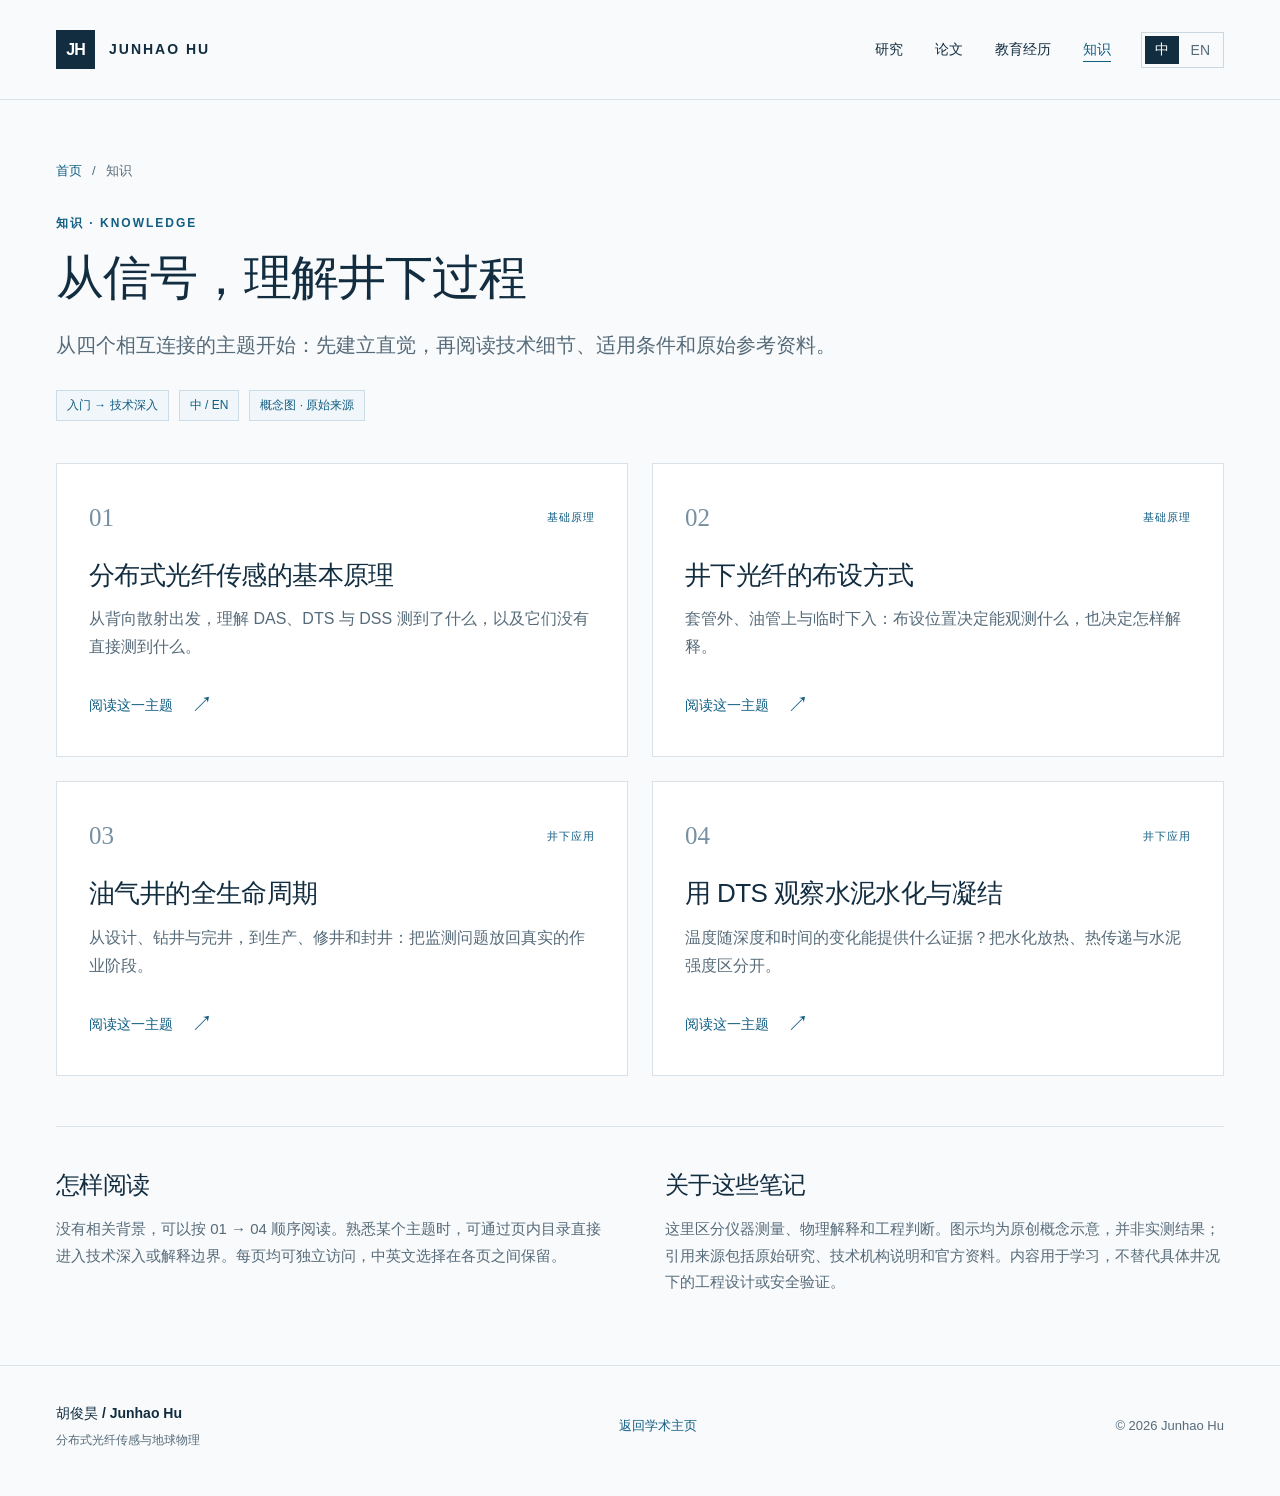
==== knowledge/index.html @ 6e529fa1 "Add bilingual fiber-optic knowledge articles and homepage photo" ====
<!doctype html>
<html lang="zh-CN" data-title-zh="知识 · 胡俊昊" data-title-en="Knowledge · Junhao Hu"><head><meta charset="utf-8"><meta name="viewport" content="width=device-width,initial-scale=1"><meta name="description" content="分布式光纤传感与井下过程的双语学习笔记：从概念入门到技术细节与解释边界。 Bilingual learning notes on distributed fiber-optic sensing and downhole processes: concepts, technical depth, and interpretation limits."><title>知识 · 胡俊昊</title><link rel="icon" href="../favicon.svg" type="image/svg+xml"><link rel="stylesheet" href="../style.css"><link rel="stylesheet" href="knowledge.css"></head><body><a class="skip" href="#main" data-zh="跳至正文" data-en="Skip to content">跳至正文</a><header><a class="brand" href="../index.html" aria-label="Junhao Hu home"><span class="monogram">JH</span><span>JUNHAO HU</span></a><nav aria-label="Main navigation"><a data-zh="研究" data-en="Research" href="../index.html#research">研究</a><a data-zh="论文" data-en="Publications" href="../index.html#publications">论文</a><a data-zh="教育经历" data-en="Education" href="../index.html#education">教育经历</a><a data-zh="知识" data-en="Knowledge" href="index.html" aria-current="page">知识</a></nav><div class="languages" role="group" aria-label="Language"><button id="zh" aria-pressed="true" lang="zh">中</button><button id="en" aria-pressed="false" lang="en">EN</button></div></header><noscript><p class="noscript-note">当前显示中文。启用 JavaScript 可切换中英文。 Enable JavaScript to switch between Chinese and English.</p></noscript><main id="main"><section class="knowledge-hero"><div class="breadcrumbs"><a data-zh="首页" data-en="Home" href="../index.html">首页</a><span aria-hidden="true">/</span><span data-zh="知识" data-en="Knowledge" aria-current="page">知识</span></div><span data-zh="知识 · KNOWLEDGE" data-en="KNOWLEDGE · 知识" class="eyebrow">知识 · KNOWLEDGE</span><h1 data-zh="从信号，理解井下过程" data-en="From signals to downhole processes">从信号，理解井下过程</h1><p data-zh="从四个相互连接的主题开始：先建立直觉，再阅读技术细节、适用条件和原始参考资料。" data-en="Begin with four connected topics. Build intuition first, then explore the technical details, assumptions, and original references." class="lede">从四个相互连接的主题开始：先建立直觉，再阅读技术细节、适用条件和原始参考资料。</p><div class="reading-note"><span data-zh="入门 → 技术深入" data-en="INTRO → TECHNICAL DETAIL">入门 → 技术深入</span><span data-zh="中 / EN" data-en="中 / EN">中 / EN</span><span data-zh="概念图 · 原始来源" data-en="CONCEPTUAL DIAGRAMS · PRIMARY SOURCES">概念图 · 原始来源</span></div></section><section class="knowledge-grid" aria-label="Knowledge topics"><article class="topic-card"><div class="card-top"><span class="index">01</span><span data-zh="基础原理" data-en="FOUNDATIONS" class="category-tag">基础原理</span></div><h2 data-zh="分布式光纤传感的基本原理" data-en="How distributed fiber-optic sensing works">分布式光纤传感的基本原理</h2><p data-zh="从背向散射出发，理解 DAS、DTS 与 DSS 测到了什么，以及它们没有直接测到什么。" data-en="Start with backscatter and understand what DAS, DTS, and DSS measure, and what still requires interpretation.">从背向散射出发，理解 DAS、DTS 与 DSS 测到了什么，以及它们没有直接测到什么。</p><a data-zh="阅读这一主题" data-en="Explore this topic" class="card-link" href="dfos-principles.html">阅读这一主题</a></article><article class="topic-card"><div class="card-top"><span class="index">02</span><span data-zh="基础原理" data-en="FOUNDATIONS" class="category-tag">基础原理</span></div><h2 data-zh="井下光纤的布设方式" data-en="Deploying optical fiber downhole">井下光纤的布设方式</h2><p data-zh="套管外、油管上与临时下入：布设位置决定能观测什么，也决定怎样解释。" data-en="Behind casing, on tubing, or temporarily conveyed: placement shapes both the observation and its interpretation.">套管外、油管上与临时下入：布设位置决定能观测什么，也决定怎样解释。</p><a data-zh="阅读这一主题" data-en="Explore this topic" class="card-link" href="downhole-deployment.html">阅读这一主题</a></article><article class="topic-card"><div class="card-top"><span class="index">03</span><span data-zh="井下应用" data-en="DOWNHOLE APPLICATIONS" class="category-tag">井下应用</span></div><h2 data-zh="油气井的全生命周期" data-en="The life cycle of an oil and gas well">油气井的全生命周期</h2><p data-zh="从设计、钻井与完井，到生产、修井和封井：把监测问题放回真实的作业阶段。" data-en="From design and drilling to operation, intervention, and closure: put each monitoring question in its operational context.">从设计、钻井与完井，到生产、修井和封井：把监测问题放回真实的作业阶段。</p><a data-zh="阅读这一主题" data-en="Explore this topic" class="card-link" href="well-lifecycle.html">阅读这一主题</a></article><article class="topic-card"><div class="card-top"><span class="index">04</span><span data-zh="井下应用" data-en="DOWNHOLE APPLICATIONS" class="category-tag">井下应用</span></div><h2 data-zh="用 DTS 观察水泥水化与凝结" data-en="Using DTS to observe cement hydration and setting">用 DTS 观察水泥水化与凝结</h2><p data-zh="温度随深度和时间的变化能提供什么证据？把水化放热、热传递与水泥强度区分开。" data-en="What can temperature through depth and time tell us? Separate hydration heat, heat transfer, and cement strength.">温度随深度和时间的变化能提供什么证据？把水化放热、热传递与水泥强度区分开。</p><a data-zh="阅读这一主题" data-en="Explore this topic" class="card-link" href="dts-cement-hydration.html">阅读这一主题</a></article></section><section class="knowledge-guide"><div><h2 data-zh="怎样阅读" data-en="How to read">怎样阅读</h2><p data-zh="没有相关背景，可以按 01 → 04 顺序阅读。熟悉某个主题时，可通过页内目录直接进入技术深入或解释边界。每页均可独立访问，中英文选择在各页之间保留。" data-en="New to the subject? Read 01 → 04 in order. If a topic is familiar, use the page contents to jump to technical detail or interpretation limits. Each page has its own address, and the language choice carries across pages.">没有相关背景，可以按 01 → 04 顺序阅读。熟悉某个主题时，可通过页内目录直接进入技术深入或解释边界。每页均可独立访问，中英文选择在各页之间保留。</p></div><div><h2 data-zh="关于这些笔记" data-en="About these notes">关于这些笔记</h2><p data-zh="这里区分仪器测量、物理解释和工程判断。图示均为原创概念示意，并非实测结果；引用来源包括原始研究、技术机构说明和官方资料。内容用于学习，不替代具体井况下的工程设计或安全验证。" data-en="These notes distinguish instrument measurements, physical interpretation, and engineering judgment. Original conceptual diagrams are not measured results. References include primary research, technical explanations, and official guidance. The material is educational and does not replace well-specific engineering or safety verification.">这里区分仪器测量、物理解释和工程判断。图示均为原创概念示意，并非实测结果；引用来源包括原始研究、技术机构说明和官方资料。内容用于学习，不替代具体井况下的工程设计或安全验证。</p></div></section></main><footer><div><strong data-zh="胡俊昊 / Junhao Hu" data-en="Junhao Hu / 胡俊昊">胡俊昊 / Junhao Hu</strong><p data-zh="分布式光纤传感与地球物理" data-en="Distributed fiber-optic sensing &amp; geophysics">分布式光纤传感与地球物理</p></div><a data-zh="返回学术主页" data-en="Back to academic homepage" href="../index.html">返回学术主页</a><span>© 2026 Junhao Hu</span></footer><script src="../app.js"></script></body></html>
---- style.css ----
:root{--ink:#122d40;--muted:#566b79;--blue:#125e83;--line:#d9e2e8;--bg:#f8fafc}*{box-sizing:border-box}html{scroll-behavior:smooth;scroll-padding-top:105px}body{margin:0;color:var(--ink);background:var(--bg);font-family:Inter,'Segoe UI','PingFang SC','Microsoft YaHei',sans-serif;font-size:16px;line-height:1.75}a{color:inherit;text-decoration:none}a:hover{color:var(--blue)}button,a{-webkit-tap-highlight-color:transparent}a:focus-visible,button:focus-visible{outline:3px solid #ce771e;outline-offset:5px}.skip{position:absolute;left:20px;top:-80px;background:white;padding:12px;z-index:10}.skip:focus{top:10px}header{max-width:1320px;margin:auto;height:100px;display:flex;align-items:center;justify-content:space-between;gap:30px;padding:0 56px;border-bottom:1px solid var(--line)}.brand{display:flex;align-items:center;gap:14px;font-size:14px;font-weight:700;letter-spacing:2px}.monogram{background:var(--ink);color:white;display:grid;place-items:center;width:39px;height:39px;font-size:16px;letter-spacing:-1px}nav{display:flex;gap:32px;margin-left:auto;font-size:14px}nav a:hover{border-bottom:1px solid var(--blue)}.languages{display:flex;border:1px solid #cbd6df;padding:3px;gap:2px}.languages button{border:0;background:transparent;color:var(--muted);padding:5px 10px;font-size:14px;cursor:pointer}.languages button[aria-pressed=true]{background:var(--ink);color:white}main{max-width:1208px;margin:auto}.hero{display:grid;grid-template-columns:1.12fr 1fr;gap:65px;padding:76px 0 80px;align-items:center}.eyebrow{font-size:12px;letter-spacing:2px;font-weight:650;color:var(--blue);display:block}.hero h1{font-size:66px;font-weight:500;line-height:1.18;letter-spacing:1px;margin:23px 0 22px}.hero h1 small{display:block;font-family:Georgia,serif;font-size:31px;font-weight:400;letter-spacing:1px;color:#536c7f;margin-top:9px}.institution{font-size:16px;max-width:530px;margin:0 0 28px}.lead{font-size:23px;line-height:1.7;margin:0 0 18px;max-width:530px;font-weight:500}.intro{color:var(--muted);max-width:530px;line-height:1.9;margin-bottom:30px}.hero-links{display:flex;align-items:center;gap:20px;flex-wrap:wrap}.primary{background:var(--ink);color:white;padding:11px 22px;font-size:14px}.primary:hover{background:var(--blue);color:white}.orcid{font-size:14px;display:flex;align-items:center;gap:7px}.orcid-icon{border:1px solid #60832e;border-radius:50%;width:24px;height:24px;display:inline-grid;place-items:center;color:#4b7025;font-size:13px;font-weight:700}.orcid-number{font-size:12px;color:var(--muted)}.well-figure{margin:0;background:#0d2637;color:#bdccd5;align-self:stretch;display:flex;flex-direction:column;justify-content:space-between;min-width:0}.figure-head{display:flex;justify-content:space-between;gap:15px;padding:23px 25px 0;font-size:12px;letter-spacing:1px}.well-figure svg{display:block;width:100%;height:auto;max-height:455px}.well-figure figcaption{display:flex;justify-content:space-between;gap:16px;padding:10px 24px 22px;font-size:12px}.well-figure figcaption>span:first-child{display:flex;gap:8px;align-items:center}.well-figure i{display:inline-block;height:2px;width:20px;background:#68d4e0}.section{padding:64px 0 70px;border-top:1px solid var(--line)}.section-heading{display:flex;justify-content:space-between;align-items:flex-end;gap:40px;margin-bottom:38px}h2{font-size:34px;line-height:1.35;font-weight:500;margin:12px 0 0;letter-spacing:-.6px}.section-heading>p{font-size:14px;color:var(--muted);margin:0 0 5px;max-width:350px}.research-grid{display:grid;grid-template-columns:repeat(3,1fr);gap:36px}.research-grid article{padding:8px 24px 10px 0;border-right:1px solid var(--line)}.research-grid article:last-child{border:0}.index{color:#7690a2;font-family:Georgia,serif;font-size:30px}.research-grid h3{font-size:21px;line-height:1.5;font-weight:550;margin:18px 0 15px}.research-grid p{color:var(--muted);font-size:16px;line-height:1.9;margin:0 0 22px}.tag{font-size:12px;letter-spacing:1px;color:var(--blue)}.count{font-size:12px;letter-spacing:1px;color:var(--muted);margin-bottom:5px}.paper{display:grid;grid-template-columns:86px 1fr;gap:27px;padding:31px 0;border-top:1px solid var(--line)}.paper:last-child{padding-bottom:0}.year{font-family:Georgia,serif;font-size:26px;line-height:1.3;color:#718394}.journal{font-size:12px;letter-spacing:1.2px;color:var(--blue);display:flex;align-items:center;gap:16px;flex-wrap:wrap}.journal span{border:1px solid #bed1dc;padding:1px 7px;font-size:11px;letter-spacing:.4px}.paper h3{font-family:Georgia,'Times New Roman',serif;font-size:24px;font-weight:400;line-height:1.45;margin:12px 0}.paper h3 a:hover{text-decoration:underline;text-underline-offset:4px}.authors{font-size:14px;color:var(--muted);margin:9px 0 3px}.authors strong{color:var(--ink);font-weight:600}.citation{font-size:14px;margin:0;color:var(--muted)}.doi{display:inline-block;font-size:13px;color:var(--blue);margin-top:9px;overflow-wrap:anywhere}.education{display:grid;grid-template-columns:1fr 2fr;gap:40px}.timeline{padding-left:28px;border-left:1px solid var(--line)}.timeline article{position:relative;padding:0 0 35px}.timeline article:last-child{padding-bottom:0}.timeline article:before{position:absolute;content:'';width:9px;height:9px;background:var(--blue);top:8px;left:-33px;border:2px solid var(--bg)}.education-date{font-size:13px;color:var(--blue)}.timeline h3{font-size:20px;font-weight:500;line-height:1.5;margin:10px 0 5px}.timeline p{margin:0;color:var(--muted);font-size:15px}footer{max-width:1320px;margin:auto;border-top:1px solid var(--line);display:flex;justify-content:space-between;align-items:center;padding:35px 56px 45px;gap:24px;font-size:13px;color:var(--muted)}footer strong{color:var(--ink);font-size:14px;font-weight:550}footer p{margin:4px 0 0;font-size:12px}footer a{color:var(--blue)}html[lang=en] .hero h1{font-size:60px;letter-spacing:-2px}html[lang=en] .hero h1 small{font-family:inherit;font-size:28px;letter-spacing:4px}html[lang=en] .lead{font-size:22px;line-height:1.6}html[lang=en] .institution{line-height:1.6}html[lang=en] .hero{gap:50px}@media(min-width:1450px){header,footer{max-width:1400px}main{max-width:1288px}.hero{gap:85px}}@media(max-width:1300px){main{margin:0 56px}}@media(max-width:950px){header{padding:0 30px}main{margin:0 30px}.hero{gap:30px;padding:55px 0}.hero h1,html[lang=en] .hero h1{font-size:46px}.lead,html[lang=en] .lead{font-size:20px}.orcid-number{display:none}.figure-head{font-size:11px;padding:18px}.well-figure figcaption{flex-direction:column;gap:4px;padding:14px 18px}.research-grid{gap:22px}.section-heading>p{max-width:250px}footer{padding:30px}}@media(max-width:680px){header{height:auto;min-height:84px;padding:18px 22px;gap:15px;flex-wrap:wrap}.brand{font-size:12px;gap:10px}.monogram{width:33px;height:33px}.languages{margin-left:auto}nav{order:3;width:100%;margin:2px 0 0;justify-content:space-between;font-size:14px;gap:15px}main{margin:0 24px}.hero,html[lang=en] .hero{grid-template-columns:1fr;gap:35px;padding:40px 0 45px}.hero h1,html[lang=en] .hero h1{font-size:49px;margin:18px 0}.hero h1 small{font-size:26px}.institution{margin-bottom:23px}.hero-links{gap:20px}.well-figure{max-width:470px;width:100%;margin:auto}.well-figure svg{max-height:410px}.well-figure figcaption{flex-direction:row;font-size:11px}.section{padding:40px 0 45px}.section-heading{display:block;margin-bottom:25px}.section-heading>p,.count{display:block;margin-top:16px;max-width:none}h2{font-size:29px}.research-grid{grid-template-columns:1fr;gap:0}.research-grid article{border-right:0;border-bottom:1px solid var(--line);padding:18px 0 24px}.research-grid h3{margin:7px 0 10px}.research-grid p{margin-bottom:12px}.index{font-size:25px}.paper{grid-template-columns:1fr;gap:8px;padding:25px 0}.year{font-size:22px}.paper h3{font-size:22px}.journal{font-size:11px;gap:10px;letter-spacing:.7px}.education{grid-template-columns:1fr;gap:30px}footer{flex-wrap:wrap;padding:25px 24px;gap:20px}footer>span{width:100%;font-size:12px}}@media(prefers-reduced-motion:reduce){html{scroll-behavior:auto}}
/* The supplied photograph is shown uncropped, with its original aspect ratio. */
.profile-photo{margin:0;border:1px solid var(--line);background:#eaf0f5;align-self:center;min-width:0}.profile-photo img{display:block;width:100%;height:auto}.profile-photo figcaption{display:flex;justify-content:space-between;gap:20px;padding:15px 20px;font-size:11px;letter-spacing:2px;color:var(--muted);background:#f1f5f8}@media(max-width:680px){.profile-photo{max-width:570px;width:100%;margin:auto}}
---- knowledge/knowledge.css ----
/* Knowledge section. Shared palette and typography come from ../style.css. */
[hidden]{display:none!important}nav{flex-wrap:wrap}nav a[aria-current=page]{color:var(--blue);border-bottom:1px solid var(--blue)}
.knowledge-preview{background:#eef4f7;padding:36px 40px;margin:0 0 60px;border-left:3px solid var(--blue);display:grid;grid-template-columns:1fr auto;gap:28px;align-items:center}.knowledge-preview p{color:var(--muted);max-width:800px;margin-bottom:0}.knowledge-preview h2{font-size:29px}.knowledge-preview .primary{white-space:nowrap}.knowledge-hero{padding:60px 0 42px;max-width:900px}.breadcrumbs{font-size:13px;color:var(--muted);margin-bottom:30px;display:flex;gap:10px;flex-wrap:wrap}.breadcrumbs a{color:var(--blue)}.knowledge-hero h1,.article-hero h1{font-weight:500;line-height:1.25;letter-spacing:-1px;font-size:48px;margin:14px 0 20px}.knowledge-hero .lede,.article-hero .lede{font-size:20px;line-height:1.7;color:var(--muted);margin:0;max-width:820px}.reading-note{display:flex;gap:10px;flex-wrap:wrap;margin-top:28px;font-size:12px;color:var(--blue)}.reading-note span{padding:4px 10px;border:1px solid #cbdce6;background:#f0f6f9}.knowledge-grid{display:grid;grid-template-columns:repeat(2,minmax(0,1fr));gap:24px;padding:0 0 50px}.topic-card{border:1px solid var(--line);background:#fff;padding:32px;display:flex;flex-direction:column;position:relative;min-width:0;transition:border-color .15s}.topic-card:hover{border-color:#729bb2}.topic-card .card-top{display:flex;justify-content:space-between;gap:15px;align-items:center}.topic-card h2{font-size:26px;line-height:1.4;margin:17px 0 12px}.topic-card p{color:var(--muted);margin:0 0 25px}.topic-card .card-link{color:var(--blue);font-size:14px;margin-top:auto;display:inline-flex;align-self:flex-start;gap:18px;align-items:center}.topic-card .card-link:after{content:'↗';font-size:22px}.topic-card .index{font-size:25px}.category-tag{font-size:11px;color:var(--blue);letter-spacing:1px}.knowledge-guide{padding:30px 0 55px;border-top:1px solid var(--line);display:grid;grid-template-columns:1fr 1fr;gap:50px}.knowledge-guide h2{font-size:24px}.knowledge-guide p{color:var(--muted);font-size:15px}.knowledge-guide a,.article-body a,.article-footer a{text-decoration:underline;text-underline-offset:3px;color:var(--blue)}.article-hero{padding:42px 0 35px;max-width:970px}.article-hero h1{font-size:44px}.article-layout{display:grid;grid-template-columns:220px minmax(0,1fr);gap:56px;align-items:start;padding-bottom:60px}.article-sidebar{position:sticky;top:25px;font-size:13px}.article-sidebar .sidebar-label{display:block;color:var(--muted);letter-spacing:1px;font-size:11px;margin-bottom:12px}.article-sidebar ol{list-style:none;padding:0;margin:0 0 25px}.article-sidebar li{margin:10px 0;line-height:1.65}.article-sidebar a{display:block}.article-sidebar a:hover{text-decoration:underline;text-underline-offset:4px}.article-directory{border-top:1px solid var(--line);padding-top:18px}.article-directory summary{font-weight:600;cursor:pointer;margin-bottom:14px;line-height:1.7}.article-directory ul{list-style:none;padding:0;margin:0}.article-directory li{padding-left:12px;border-left:2px solid var(--line);margin:12px 0}.article-directory li.current{border-color:var(--blue);color:var(--blue)}.article-body{min-width:0;max-width:910px}.article-body .topic-section{padding:30px 0 15px;border-top:1px solid var(--line);scroll-margin-top:25px}.article-body .topic-section h2{font-size:28px;letter-spacing:-.3px;margin:7px 0 20px}.article-body h3{font-size:20px;line-height:1.5;font-weight:600;margin:24px 0 10px}.article-body p{margin:0 0 18px}.article-body ul,.article-body ol{padding-left:22px;margin:15px 0 20px}.article-body li{padding-left:3px;margin:8px 0}.article-body .citation-link{white-space:nowrap;font-size:12px;vertical-align:super;line-height:0;text-decoration:none;padding:0 2px}.level-label{font-size:11px;color:var(--blue);font-weight:650;letter-spacing:1.3px}.concept-figure{margin:25px 0 30px;background:#f0f5f8;border:1px solid var(--line);padding:20px}.concept-figure img{width:100%;height:auto;display:block}.concept-figure figcaption{font-size:12px;line-height:1.65;color:var(--muted);border-top:1px solid #d5e1e8;padding-top:14px;margin-top:14px}.callout{border-left:3px solid #bc7e38;background:#fff7ea;padding:20px 24px;margin:26px 0}.callout p:last-child{margin-bottom:0}.equation{font-family:Georgia,serif;background:#edf4f8;color:#173e56;padding:16px 20px;overflow-wrap:anywhere;margin:20px 0}.equation small{font-family:Inter,'Segoe UI','PingFang SC','Microsoft YaHei',sans-serif;display:block;font-size:13px;color:var(--muted);margin-top:8px}.article-body .references{font-size:14px;line-height:1.7}.references li{margin:17px 0;overflow-wrap:anywhere;scroll-margin-top:30px}.references .source-type{display:block;font-size:12px;color:var(--muted);margin-top:3px}.article-footer{display:flex;justify-content:space-between;gap:30px;border-top:1px solid var(--line);margin-top:30px;padding-top:25px;font-size:14px}.knowledge-disclaimer{font-size:13px;color:var(--muted);padding:20px 0 0;border-top:1px solid var(--line)}.noscript-note{background:#fff3d9;padding:12px 24px;font-size:14px}.noscript-note a{text-decoration:underline}summary:focus-visible{outline:3px solid #ce771e;outline-offset:5px}
@media(max-width:1050px){.article-layout{grid-template-columns:190px minmax(0,1fr);gap:32px}.article-hero h1{font-size:39px}.concept-figure{padding:12px}}@media(max-width:800px){.article-layout{grid-template-columns:1fr;gap:25px}.article-sidebar{position:static;border:1px solid var(--line);padding:20px;background:#f0f5f8}.article-sidebar ol{display:flex;gap:10px 22px;flex-wrap:wrap;margin-bottom:12px}.article-sidebar ol li{margin:0}.article-directory{padding-top:12px}.article-directory summary{margin-bottom:0}.article-directory[open] summary{margin-bottom:12px}.article-directory ul{display:grid;grid-template-columns:1fr 1fr;gap:10px}.article-directory li{margin:0}.article-hero{padding-top:30px}.knowledge-preview{grid-template-columns:1fr;gap:20px}.knowledge-preview .primary{justify-self:start}.knowledge-hero h1,.article-hero h1{font-size:36px}.knowledge-hero .lede,.article-hero .lede{font-size:18px}.knowledge-grid{gap:18px}.topic-card{padding:24px}.topic-card h2{font-size:23px}.knowledge-guide{gap:25px}.knowledge-preview{padding:28px}.article-body .topic-section h2{font-size:26px}}
@media(max-width:580px){.knowledge-hero{padding:32px 0}.knowledge-grid{grid-template-columns:1fr}.topic-card{padding:25px}.knowledge-guide{grid-template-columns:1fr;gap:10px;padding-bottom:35px}.knowledge-preview{margin-bottom:40px;padding:25px}.knowledge-preview h2{font-size:26px}.article-hero h1{font-size:33px;letter-spacing:-.5px}.breadcrumbs{margin-bottom:24px}.article-layout{padding-bottom:35px}.article-directory ul{grid-template-columns:1fr}.article-body p,.article-body li{font-size:15px;line-height:1.85}.article-body .topic-section{padding-top:25px}.article-body .topic-section h2{font-size:24px}.concept-figure{margin-left:-12px;margin-right:-12px;padding:10px}.concept-figure figcaption{font-size:11px}.callout{padding:17px}.article-footer{flex-direction:column;gap:16px}.knowledge-hero h1{font-size:38px}header nav{gap:10px 18px;justify-content:flex-start}header nav a{font-size:13px}}
@media(prefers-reduced-motion:reduce){.topic-card{transition:none}}
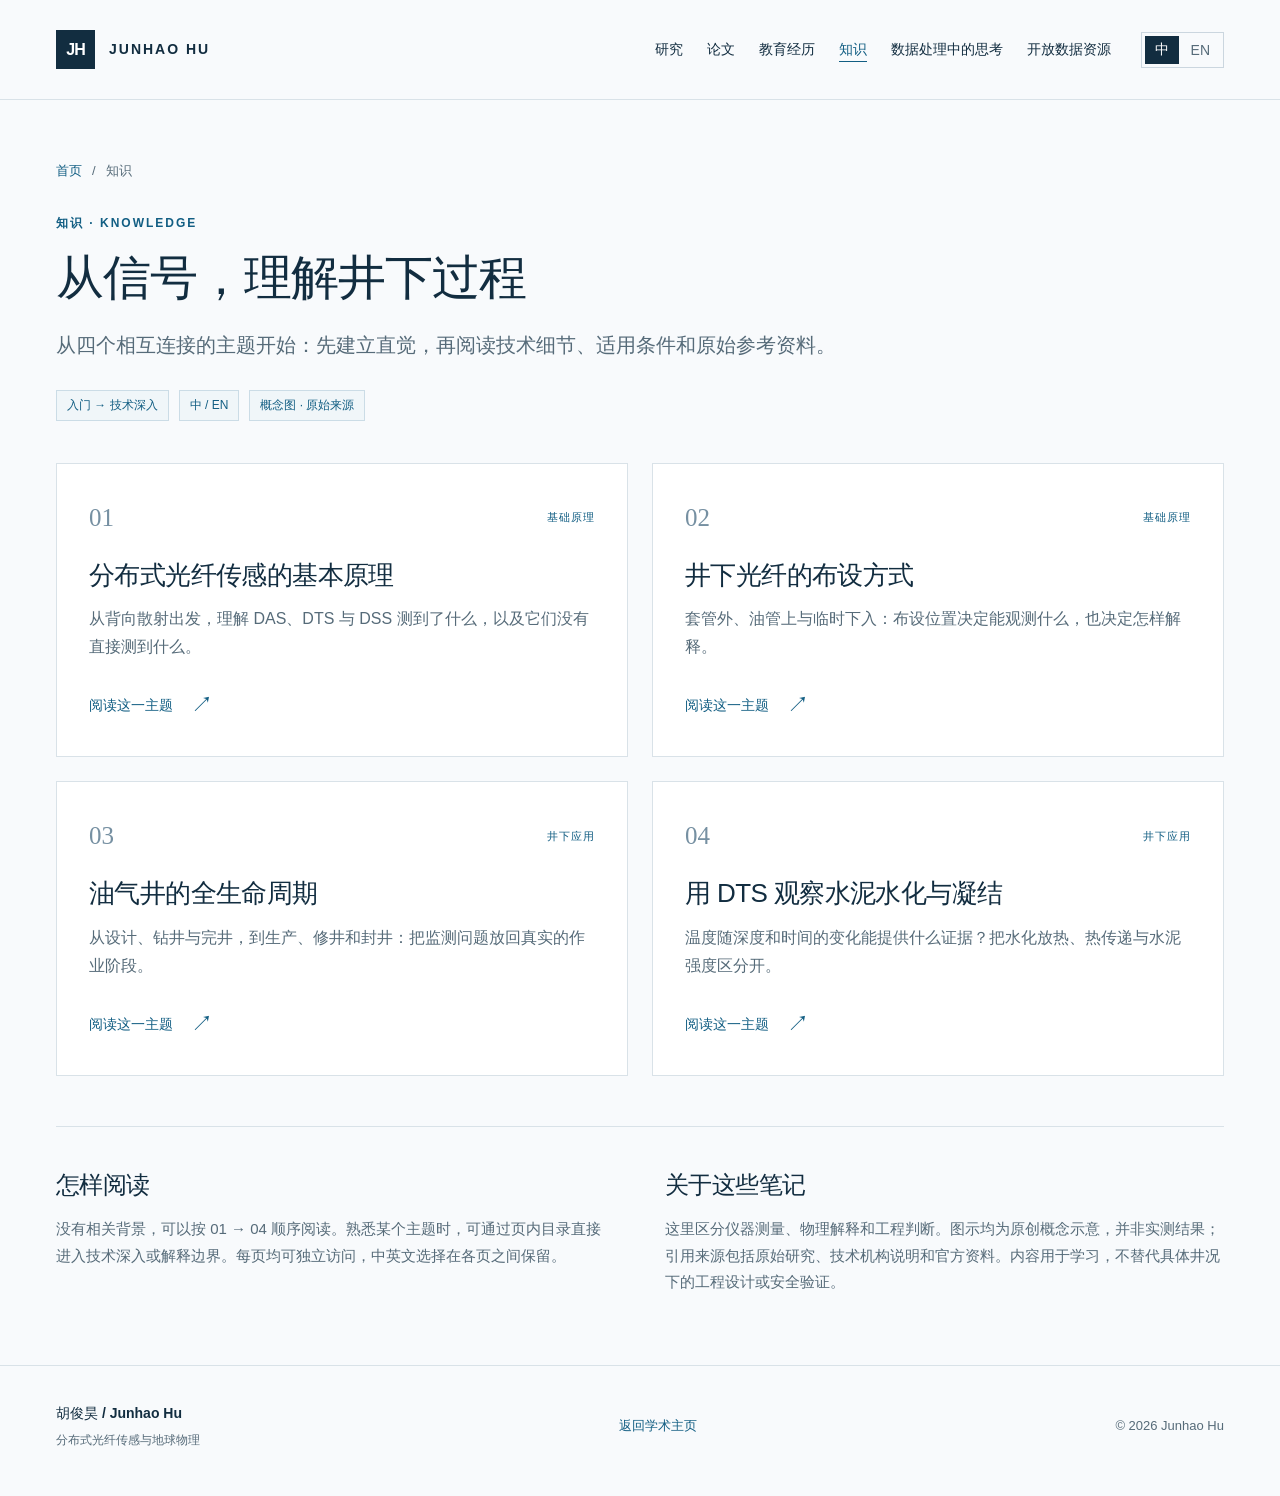
==== commit 4b7dfa8d: "Add Data Interpretation Notes and Open Datasets sections" ====
--- a/knowledge/index.html
+++ b/knowledge/index.html
@@ -1,2 +1,2 @@
 <!doctype html>
-<html lang="zh-CN" data-title-zh="知识 · 胡俊昊" data-title-en="Knowledge · Junhao Hu"><head><meta charset="utf-8"><meta name="viewport" content="width=device-width,initial-scale=1"><meta name="description" content="分布式光纤传感与井下过程的双语学习笔记：从概念入门到技术细节与解释边界。 Bilingual learning notes on distributed fiber-optic sensing and downhole processes: concepts, technical depth, and interpretation limits."><title>知识 · 胡俊昊</title><link rel="icon" href="../favicon.svg" type="image/svg+xml"><link rel="stylesheet" href="../style.css"><link rel="stylesheet" href="knowledge.css"></head><body><a class="skip" href="#main" data-zh="跳至正文" data-en="Skip to content">跳至正文</a><header><a class="brand" href="../index.html" aria-label="Junhao Hu home"><span class="monogram">JH</span><span>JUNHAO HU</span></a><nav aria-label="Main navigation"><a data-zh="研究" data-en="Research" href="../index.html#research">研究</a><a data-zh="论文" data-en="Publications" href="../index.html#publications">论文</a><a data-zh="教育经历" data-en="Education" href="../index.html#education">教育经历</a><a data-zh="知识" data-en="Knowledge" href="index.html" aria-current="page">知识</a></nav><div class="languages" role="group" aria-label="Language"><button id="zh" aria-pressed="true" lang="zh">中</button><button id="en" aria-pressed="false" lang="en">EN</button></div></header><noscript><p class="noscript-note">当前显示中文。启用 JavaScript 可切换中英文。 Enable JavaScript to switch between Chinese and English.</p></noscript><main id="main"><section class="knowledge-hero"><div class="breadcrumbs"><a data-zh="首页" data-en="Home" href="../index.html">首页</a><span aria-hidden="true">/</span><span data-zh="知识" data-en="Knowledge" aria-current="page">知识</span></div><span data-zh="知识 · KNOWLEDGE" data-en="KNOWLEDGE · 知识" class="eyebrow">知识 · KNOWLEDGE</span><h1 data-zh="从信号，理解井下过程" data-en="From signals to downhole processes">从信号，理解井下过程</h1><p data-zh="从四个相互连接的主题开始：先建立直觉，再阅读技术细节、适用条件和原始参考资料。" data-en="Begin with four connected topics. Build intuition first, then explore the technical details, assumptions, and original references." class="lede">从四个相互连接的主题开始：先建立直觉，再阅读技术细节、适用条件和原始参考资料。</p><div class="reading-note"><span data-zh="入门 → 技术深入" data-en="INTRO → TECHNICAL DETAIL">入门 → 技术深入</span><span data-zh="中 / EN" data-en="中 / EN">中 / EN</span><span data-zh="概念图 · 原始来源" data-en="CONCEPTUAL DIAGRAMS · PRIMARY SOURCES">概念图 · 原始来源</span></div></section><section class="knowledge-grid" aria-label="Knowledge topics"><article class="topic-card"><div class="card-top"><span class="index">01</span><span data-zh="基础原理" data-en="FOUNDATIONS" class="category-tag">基础原理</span></div><h2 data-zh="分布式光纤传感的基本原理" data-en="How distributed fiber-optic sensing works">分布式光纤传感的基本原理</h2><p data-zh="从背向散射出发，理解 DAS、DTS 与 DSS 测到了什么，以及它们没有直接测到什么。" data-en="Start with backscatter and understand what DAS, DTS, and DSS measure, and what still requires interpretation.">从背向散射出发，理解 DAS、DTS 与 DSS 测到了什么，以及它们没有直接测到什么。</p><a data-zh="阅读这一主题" data-en="Explore this topic" class="card-link" href="dfos-principles.html">阅读这一主题</a></article><article class="topic-card"><div class="card-top"><span class="index">02</span><span data-zh="基础原理" data-en="FOUNDATIONS" class="category-tag">基础原理</span></div><h2 data-zh="井下光纤的布设方式" data-en="Deploying optical fiber downhole">井下光纤的布设方式</h2><p data-zh="套管外、油管上与临时下入：布设位置决定能观测什么，也决定怎样解释。" data-en="Behind casing, on tubing, or temporarily conveyed: placement shapes both the observation and its interpretation.">套管外、油管上与临时下入：布设位置决定能观测什么，也决定怎样解释。</p><a data-zh="阅读这一主题" data-en="Explore this topic" class="card-link" href="downhole-deployment.html">阅读这一主题</a></article><article class="topic-card"><div class="card-top"><span class="index">03</span><span data-zh="井下应用" data-en="DOWNHOLE APPLICATIONS" class="category-tag">井下应用</span></div><h2 data-zh="油气井的全生命周期" data-en="The life cycle of an oil and gas well">油气井的全生命周期</h2><p data-zh="从设计、钻井与完井，到生产、修井和封井：把监测问题放回真实的作业阶段。" data-en="From design and drilling to operation, intervention, and closure: put each monitoring question in its operational context.">从设计、钻井与完井，到生产、修井和封井：把监测问题放回真实的作业阶段。</p><a data-zh="阅读这一主题" data-en="Explore this topic" class="card-link" href="well-lifecycle.html">阅读这一主题</a></article><article class="topic-card"><div class="card-top"><span class="index">04</span><span data-zh="井下应用" data-en="DOWNHOLE APPLICATIONS" class="category-tag">井下应用</span></div><h2 data-zh="用 DTS 观察水泥水化与凝结" data-en="Using DTS to observe cement hydration and setting">用 DTS 观察水泥水化与凝结</h2><p data-zh="温度随深度和时间的变化能提供什么证据？把水化放热、热传递与水泥强度区分开。" data-en="What can temperature through depth and time tell us? Separate hydration heat, heat transfer, and cement strength.">温度随深度和时间的变化能提供什么证据？把水化放热、热传递与水泥强度区分开。</p><a data-zh="阅读这一主题" data-en="Explore this topic" class="card-link" href="dts-cement-hydration.html">阅读这一主题</a></article></section><section class="knowledge-guide"><div><h2 data-zh="怎样阅读" data-en="How to read">怎样阅读</h2><p data-zh="没有相关背景，可以按 01 → 04 顺序阅读。熟悉某个主题时，可通过页内目录直接进入技术深入或解释边界。每页均可独立访问，中英文选择在各页之间保留。" data-en="New to the subject? Read 01 → 04 in order. If a topic is familiar, use the page contents to jump to technical detail or interpretation limits. Each page has its own address, and the language choice carries across pages.">没有相关背景，可以按 01 → 04 顺序阅读。熟悉某个主题时，可通过页内目录直接进入技术深入或解释边界。每页均可独立访问，中英文选择在各页之间保留。</p></div><div><h2 data-zh="关于这些笔记" data-en="About these notes">关于这些笔记</h2><p data-zh="这里区分仪器测量、物理解释和工程判断。图示均为原创概念示意，并非实测结果；引用来源包括原始研究、技术机构说明和官方资料。内容用于学习，不替代具体井况下的工程设计或安全验证。" data-en="These notes distinguish instrument measurements, physical interpretation, and engineering judgment. Original conceptual diagrams are not measured results. References include primary research, technical explanations, and official guidance. The material is educational and does not replace well-specific engineering or safety verification.">这里区分仪器测量、物理解释和工程判断。图示均为原创概念示意，并非实测结果；引用来源包括原始研究、技术机构说明和官方资料。内容用于学习，不替代具体井况下的工程设计或安全验证。</p></div></section></main><footer><div><strong data-zh="胡俊昊 / Junhao Hu" data-en="Junhao Hu / 胡俊昊">胡俊昊 / Junhao Hu</strong><p data-zh="分布式光纤传感与地球物理" data-en="Distributed fiber-optic sensing &amp; geophysics">分布式光纤传感与地球物理</p></div><a data-zh="返回学术主页" data-en="Back to academic homepage" href="../index.html">返回学术主页</a><span>© 2026 Junhao Hu</span></footer><script src="../app.js"></script></body></html>+<html lang="zh-CN" data-title-zh="知识 · 胡俊昊" data-title-en="Knowledge · Junhao Hu"><head><meta charset="utf-8"><meta name="viewport" content="width=device-width,initial-scale=1"><meta name="description" content="分布式光纤传感与井下过程的双语学习笔记：从概念入门到技术细节与解释边界。 Bilingual learning notes on distributed fiber-optic sensing and downhole processes: concepts, technical depth, and interpretation limits."><title>知识 · 胡俊昊</title><link rel="icon" href="../favicon.svg" type="image/svg+xml"><link rel="stylesheet" href="../style.css"><link rel="stylesheet" href="knowledge.css"></head><body><a class="skip" href="#main" data-zh="跳至正文" data-en="Skip to content">跳至正文</a><header><a class="brand" href="../index.html" aria-label="Junhao Hu home"><span class="monogram">JH</span><span>JUNHAO HU</span></a><nav aria-label="Main navigation"><a data-zh="研究" data-en="Research" href="../index.html#research">研究</a><a data-zh="论文" data-en="Publications" href="../index.html#publications">论文</a><a data-zh="教育经历" data-en="Education" href="../index.html#education">教育经历</a><a data-zh="知识" data-en="Knowledge" href="index.html" aria-current="page">知识</a><a data-zh="数据处理中的思考" data-en="Data Interpretation Notes" href="../notes/index.html">数据处理中的思考</a><a data-zh="开放数据资源" data-en="Open Datasets" href="../datasets/index.html">开放数据资源</a></nav><div class="languages" role="group" aria-label="Language"><button id="zh" aria-pressed="true" lang="zh">中</button><button id="en" aria-pressed="false" lang="en">EN</button></div></header><noscript><p class="noscript-note">当前显示中文。启用 JavaScript 可切换中英文。 Enable JavaScript to switch between Chinese and English.</p></noscript><main id="main"><section class="knowledge-hero"><div class="breadcrumbs"><a data-zh="首页" data-en="Home" href="../index.html">首页</a><span aria-hidden="true">/</span><span data-zh="知识" data-en="Knowledge" aria-current="page">知识</span></div><span data-zh="知识 · KNOWLEDGE" data-en="KNOWLEDGE · 知识" class="eyebrow">知识 · KNOWLEDGE</span><h1 data-zh="从信号，理解井下过程" data-en="From signals to downhole processes">从信号，理解井下过程</h1><p data-zh="从四个相互连接的主题开始：先建立直觉，再阅读技术细节、适用条件和原始参考资料。" data-en="Begin with four connected topics. Build intuition first, then explore the technical details, assumptions, and original references." class="lede">从四个相互连接的主题开始：先建立直觉，再阅读技术细节、适用条件和原始参考资料。</p><div class="reading-note"><span data-zh="入门 → 技术深入" data-en="INTRO → TECHNICAL DETAIL">入门 → 技术深入</span><span data-zh="中 / EN" data-en="中 / EN">中 / EN</span><span data-zh="概念图 · 原始来源" data-en="CONCEPTUAL DIAGRAMS · PRIMARY SOURCES">概念图 · 原始来源</span></div></section><section class="knowledge-grid" aria-label="Knowledge topics"><article class="topic-card"><div class="card-top"><span class="index">01</span><span data-zh="基础原理" data-en="FOUNDATIONS" class="category-tag">基础原理</span></div><h2 data-zh="分布式光纤传感的基本原理" data-en="How distributed fiber-optic sensing works">分布式光纤传感的基本原理</h2><p data-zh="从背向散射出发，理解 DAS、DTS 与 DSS 测到了什么，以及它们没有直接测到什么。" data-en="Start with backscatter and understand what DAS, DTS, and DSS measure, and what still requires interpretation.">从背向散射出发，理解 DAS、DTS 与 DSS 测到了什么，以及它们没有直接测到什么。</p><a data-zh="阅读这一主题" data-en="Explore this topic" class="card-link" href="dfos-principles.html">阅读这一主题</a></article><article class="topic-card"><div class="card-top"><span class="index">02</span><span data-zh="基础原理" data-en="FOUNDATIONS" class="category-tag">基础原理</span></div><h2 data-zh="井下光纤的布设方式" data-en="Deploying optical fiber downhole">井下光纤的布设方式</h2><p data-zh="套管外、油管上与临时下入：布设位置决定能观测什么，也决定怎样解释。" data-en="Behind casing, on tubing, or temporarily conveyed: placement shapes both the observation and its interpretation.">套管外、油管上与临时下入：布设位置决定能观测什么，也决定怎样解释。</p><a data-zh="阅读这一主题" data-en="Explore this topic" class="card-link" href="downhole-deployment.html">阅读这一主题</a></article><article class="topic-card"><div class="card-top"><span class="index">03</span><span data-zh="井下应用" data-en="DOWNHOLE APPLICATIONS" class="category-tag">井下应用</span></div><h2 data-zh="油气井的全生命周期" data-en="The life cycle of an oil and gas well">油气井的全生命周期</h2><p data-zh="从设计、钻井与完井，到生产、修井和封井：把监测问题放回真实的作业阶段。" data-en="From design and drilling to operation, intervention, and closure: put each monitoring question in its operational context.">从设计、钻井与完井，到生产、修井和封井：把监测问题放回真实的作业阶段。</p><a data-zh="阅读这一主题" data-en="Explore this topic" class="card-link" href="well-lifecycle.html">阅读这一主题</a></article><article class="topic-card"><div class="card-top"><span class="index">04</span><span data-zh="井下应用" data-en="DOWNHOLE APPLICATIONS" class="category-tag">井下应用</span></div><h2 data-zh="用 DTS 观察水泥水化与凝结" data-en="Using DTS to observe cement hydration and setting">用 DTS 观察水泥水化与凝结</h2><p data-zh="温度随深度和时间的变化能提供什么证据？把水化放热、热传递与水泥强度区分开。" data-en="What can temperature through depth and time tell us? Separate hydration heat, heat transfer, and cement strength.">温度随深度和时间的变化能提供什么证据？把水化放热、热传递与水泥强度区分开。</p><a data-zh="阅读这一主题" data-en="Explore this topic" class="card-link" href="dts-cement-hydration.html">阅读这一主题</a></article></section><section class="knowledge-guide"><div><h2 data-zh="怎样阅读" data-en="How to read">怎样阅读</h2><p data-zh="没有相关背景，可以按 01 → 04 顺序阅读。熟悉某个主题时，可通过页内目录直接进入技术深入或解释边界。每页均可独立访问，中英文选择在各页之间保留。" data-en="New to the subject? Read 01 → 04 in order. If a topic is familiar, use the page contents to jump to technical detail or interpretation limits. Each page has its own address, and the language choice carries across pages.">没有相关背景，可以按 01 → 04 顺序阅读。熟悉某个主题时，可通过页内目录直接进入技术深入或解释边界。每页均可独立访问，中英文选择在各页之间保留。</p></div><div><h2 data-zh="关于这些笔记" data-en="About these notes">关于这些笔记</h2><p data-zh="这里区分仪器测量、物理解释和工程判断。图示均为原创概念示意，并非实测结果；引用来源包括原始研究、技术机构说明和官方资料。内容用于学习，不替代具体井况下的工程设计或安全验证。" data-en="These notes distinguish instrument measurements, physical interpretation, and engineering judgment. Original conceptual diagrams are not measured results. References include primary research, technical explanations, and official guidance. The material is educational and does not replace well-specific engineering or safety verification.">这里区分仪器测量、物理解释和工程判断。图示均为原创概念示意，并非实测结果；引用来源包括原始研究、技术机构说明和官方资料。内容用于学习，不替代具体井况下的工程设计或安全验证。</p></div></section></main><footer><div><strong data-zh="胡俊昊 / Junhao Hu" data-en="Junhao Hu / 胡俊昊">胡俊昊 / Junhao Hu</strong><p data-zh="分布式光纤传感与地球物理" data-en="Distributed fiber-optic sensing &amp; geophysics">分布式光纤传感与地球物理</p></div><a data-zh="返回学术主页" data-en="Back to academic homepage" href="../index.html">返回学术主页</a><span>© 2026 Junhao Hu</span></footer><script src="../app.js"></script></body></html>
--- a/style.css
+++ b/style.css
@@ -1,3 +1,8 @@
 :root{--ink:#122d40;--muted:#566b79;--blue:#125e83;--line:#d9e2e8;--bg:#f8fafc}*{box-sizing:border-box}html{scroll-behavior:smooth;scroll-padding-top:105px}body{margin:0;color:var(--ink);background:var(--bg);font-family:Inter,'Segoe UI','PingFang SC','Microsoft YaHei',sans-serif;font-size:16px;line-height:1.75}a{color:inherit;text-decoration:none}a:hover{color:var(--blue)}button,a{-webkit-tap-highlight-color:transparent}a:focus-visible,button:focus-visible{outline:3px solid #ce771e;outline-offset:5px}.skip{position:absolute;left:20px;top:-80px;background:white;padding:12px;z-index:10}.skip:focus{top:10px}header{max-width:1320px;margin:auto;height:100px;display:flex;align-items:center;justify-content:space-between;gap:30px;padding:0 56px;border-bottom:1px solid var(--line)}.brand{display:flex;align-items:center;gap:14px;font-size:14px;font-weight:700;letter-spacing:2px}.monogram{background:var(--ink);color:white;display:grid;place-items:center;width:39px;height:39px;font-size:16px;letter-spacing:-1px}nav{display:flex;gap:32px;margin-left:auto;font-size:14px}nav a:hover{border-bottom:1px solid var(--blue)}.languages{display:flex;border:1px solid #cbd6df;padding:3px;gap:2px}.languages button{border:0;background:transparent;color:var(--muted);padding:5px 10px;font-size:14px;cursor:pointer}.languages button[aria-pressed=true]{background:var(--ink);color:white}main{max-width:1208px;margin:auto}.hero{display:grid;grid-template-columns:1.12fr 1fr;gap:65px;padding:76px 0 80px;align-items:center}.eyebrow{font-size:12px;letter-spacing:2px;font-weight:650;color:var(--blue);display:block}.hero h1{font-size:66px;font-weight:500;line-height:1.18;letter-spacing:1px;margin:23px 0 22px}.hero h1 small{display:block;font-family:Georgia,serif;font-size:31px;font-weight:400;letter-spacing:1px;color:#536c7f;margin-top:9px}.institution{font-size:16px;max-width:530px;margin:0 0 28px}.lead{font-size:23px;line-height:1.7;margin:0 0 18px;max-width:530px;font-weight:500}.intro{color:var(--muted);max-width:530px;line-height:1.9;margin-bottom:30px}.hero-links{display:flex;align-items:center;gap:20px;flex-wrap:wrap}.primary{background:var(--ink);color:white;padding:11px 22px;font-size:14px}.primary:hover{background:var(--blue);color:white}.orcid{font-size:14px;display:flex;align-items:center;gap:7px}.orcid-icon{border:1px solid #60832e;border-radius:50%;width:24px;height:24px;display:inline-grid;place-items:center;color:#4b7025;font-size:13px;font-weight:700}.orcid-number{font-size:12px;color:var(--muted)}.well-figure{margin:0;background:#0d2637;color:#bdccd5;align-self:stretch;display:flex;flex-direction:column;justify-content:space-between;min-width:0}.figure-head{display:flex;justify-content:space-between;gap:15px;padding:23px 25px 0;font-size:12px;letter-spacing:1px}.well-figure svg{display:block;width:100%;height:auto;max-height:455px}.well-figure figcaption{display:flex;justify-content:space-between;gap:16px;padding:10px 24px 22px;font-size:12px}.well-figure figcaption>span:first-child{display:flex;gap:8px;align-items:center}.well-figure i{display:inline-block;height:2px;width:20px;background:#68d4e0}.section{padding:64px 0 70px;border-top:1px solid var(--line)}.section-heading{display:flex;justify-content:space-between;align-items:flex-end;gap:40px;margin-bottom:38px}h2{font-size:34px;line-height:1.35;font-weight:500;margin:12px 0 0;letter-spacing:-.6px}.section-heading>p{font-size:14px;color:var(--muted);margin:0 0 5px;max-width:350px}.research-grid{display:grid;grid-template-columns:repeat(3,1fr);gap:36px}.research-grid article{padding:8px 24px 10px 0;border-right:1px solid var(--line)}.research-grid article:last-child{border:0}.index{color:#7690a2;font-family:Georgia,serif;font-size:30px}.research-grid h3{font-size:21px;line-height:1.5;font-weight:550;margin:18px 0 15px}.research-grid p{color:var(--muted);font-size:16px;line-height:1.9;margin:0 0 22px}.tag{font-size:12px;letter-spacing:1px;color:var(--blue)}.count{font-size:12px;letter-spacing:1px;color:var(--muted);margin-bottom:5px}.paper{display:grid;grid-template-columns:86px 1fr;gap:27px;padding:31px 0;border-top:1px solid var(--line)}.paper:last-child{padding-bottom:0}.year{font-family:Georgia,serif;font-size:26px;line-height:1.3;color:#718394}.journal{font-size:12px;letter-spacing:1.2px;color:var(--blue);display:flex;align-items:center;gap:16px;flex-wrap:wrap}.journal span{border:1px solid #bed1dc;padding:1px 7px;font-size:11px;letter-spacing:.4px}.paper h3{font-family:Georgia,'Times New Roman',serif;font-size:24px;font-weight:400;line-height:1.45;margin:12px 0}.paper h3 a:hover{text-decoration:underline;text-underline-offset:4px}.authors{font-size:14px;color:var(--muted);margin:9px 0 3px}.authors strong{color:var(--ink);font-weight:600}.citation{font-size:14px;margin:0;color:var(--muted)}.doi{display:inline-block;font-size:13px;color:var(--blue);margin-top:9px;overflow-wrap:anywhere}.education{display:grid;grid-template-columns:1fr 2fr;gap:40px}.timeline{padding-left:28px;border-left:1px solid var(--line)}.timeline article{position:relative;padding:0 0 35px}.timeline article:last-child{padding-bottom:0}.timeline article:before{position:absolute;content:'';width:9px;height:9px;background:var(--blue);top:8px;left:-33px;border:2px solid var(--bg)}.education-date{font-size:13px;color:var(--blue)}.timeline h3{font-size:20px;font-weight:500;line-height:1.5;margin:10px 0 5px}.timeline p{margin:0;color:var(--muted);font-size:15px}footer{max-width:1320px;margin:auto;border-top:1px solid var(--line);display:flex;justify-content:space-between;align-items:center;padding:35px 56px 45px;gap:24px;font-size:13px;color:var(--muted)}footer strong{color:var(--ink);font-size:14px;font-weight:550}footer p{margin:4px 0 0;font-size:12px}footer a{color:var(--blue)}html[lang=en] .hero h1{font-size:60px;letter-spacing:-2px}html[lang=en] .hero h1 small{font-family:inherit;font-size:28px;letter-spacing:4px}html[lang=en] .lead{font-size:22px;line-height:1.6}html[lang=en] .institution{line-height:1.6}html[lang=en] .hero{gap:50px}@media(min-width:1450px){header,footer{max-width:1400px}main{max-width:1288px}.hero{gap:85px}}@media(max-width:1300px){main{margin:0 56px}}@media(max-width:950px){header{padding:0 30px}main{margin:0 30px}.hero{gap:30px;padding:55px 0}.hero h1,html[lang=en] .hero h1{font-size:46px}.lead,html[lang=en] .lead{font-size:20px}.orcid-number{display:none}.figure-head{font-size:11px;padding:18px}.well-figure figcaption{flex-direction:column;gap:4px;padding:14px 18px}.research-grid{gap:22px}.section-heading>p{max-width:250px}footer{padding:30px}}@media(max-width:680px){header{height:auto;min-height:84px;padding:18px 22px;gap:15px;flex-wrap:wrap}.brand{font-size:12px;gap:10px}.monogram{width:33px;height:33px}.languages{margin-left:auto}nav{order:3;width:100%;margin:2px 0 0;justify-content:space-between;font-size:14px;gap:15px}main{margin:0 24px}.hero,html[lang=en] .hero{grid-template-columns:1fr;gap:35px;padding:40px 0 45px}.hero h1,html[lang=en] .hero h1{font-size:49px;margin:18px 0}.hero h1 small{font-size:26px}.institution{margin-bottom:23px}.hero-links{gap:20px}.well-figure{max-width:470px;width:100%;margin:auto}.well-figure svg{max-height:410px}.well-figure figcaption{flex-direction:row;font-size:11px}.section{padding:40px 0 45px}.section-heading{display:block;margin-bottom:25px}.section-heading>p,.count{display:block;margin-top:16px;max-width:none}h2{font-size:29px}.research-grid{grid-template-columns:1fr;gap:0}.research-grid article{border-right:0;border-bottom:1px solid var(--line);padding:18px 0 24px}.research-grid h3{margin:7px 0 10px}.research-grid p{margin-bottom:12px}.index{font-size:25px}.paper{grid-template-columns:1fr;gap:8px;padding:25px 0}.year{font-size:22px}.paper h3{font-size:22px}.journal{font-size:11px;gap:10px;letter-spacing:.7px}.education{grid-template-columns:1fr;gap:30px}footer{flex-wrap:wrap;padding:25px 24px;gap:20px}footer>span{width:100%;font-size:12px}}@media(prefers-reduced-motion:reduce){html{scroll-behavior:auto}}
 /* The supplied photograph is shown uncropped, with its original aspect ratio. */
 .profile-photo{margin:0;border:1px solid var(--line);background:#eaf0f5;align-self:center;min-width:0}.profile-photo img{display:block;width:100%;height:auto}.profile-photo figcaption{display:flex;justify-content:space-between;gap:20px;padding:15px 20px;font-size:11px;letter-spacing:2px;color:var(--muted);background:#f1f5f8}@media(max-width:680px){.profile-photo{max-width:570px;width:100%;margin:auto}}
+
+/* The bilingual site navigation wraps before crowding the brand or controls. */
+header .brand,header .languages{flex-shrink:0}header nav{gap:10px 24px;flex-wrap:wrap}
+@media(max-width:1250px){header{height:auto;min-height:100px;flex-wrap:wrap;gap:15px;padding-top:18px;padding-bottom:18px}header nav{order:3;flex:0 0 100%;margin:0;justify-content:flex-start;gap:10px 24px}header .languages{margin-left:auto}}
+@media(max-width:580px){header nav{gap:10px 18px}}
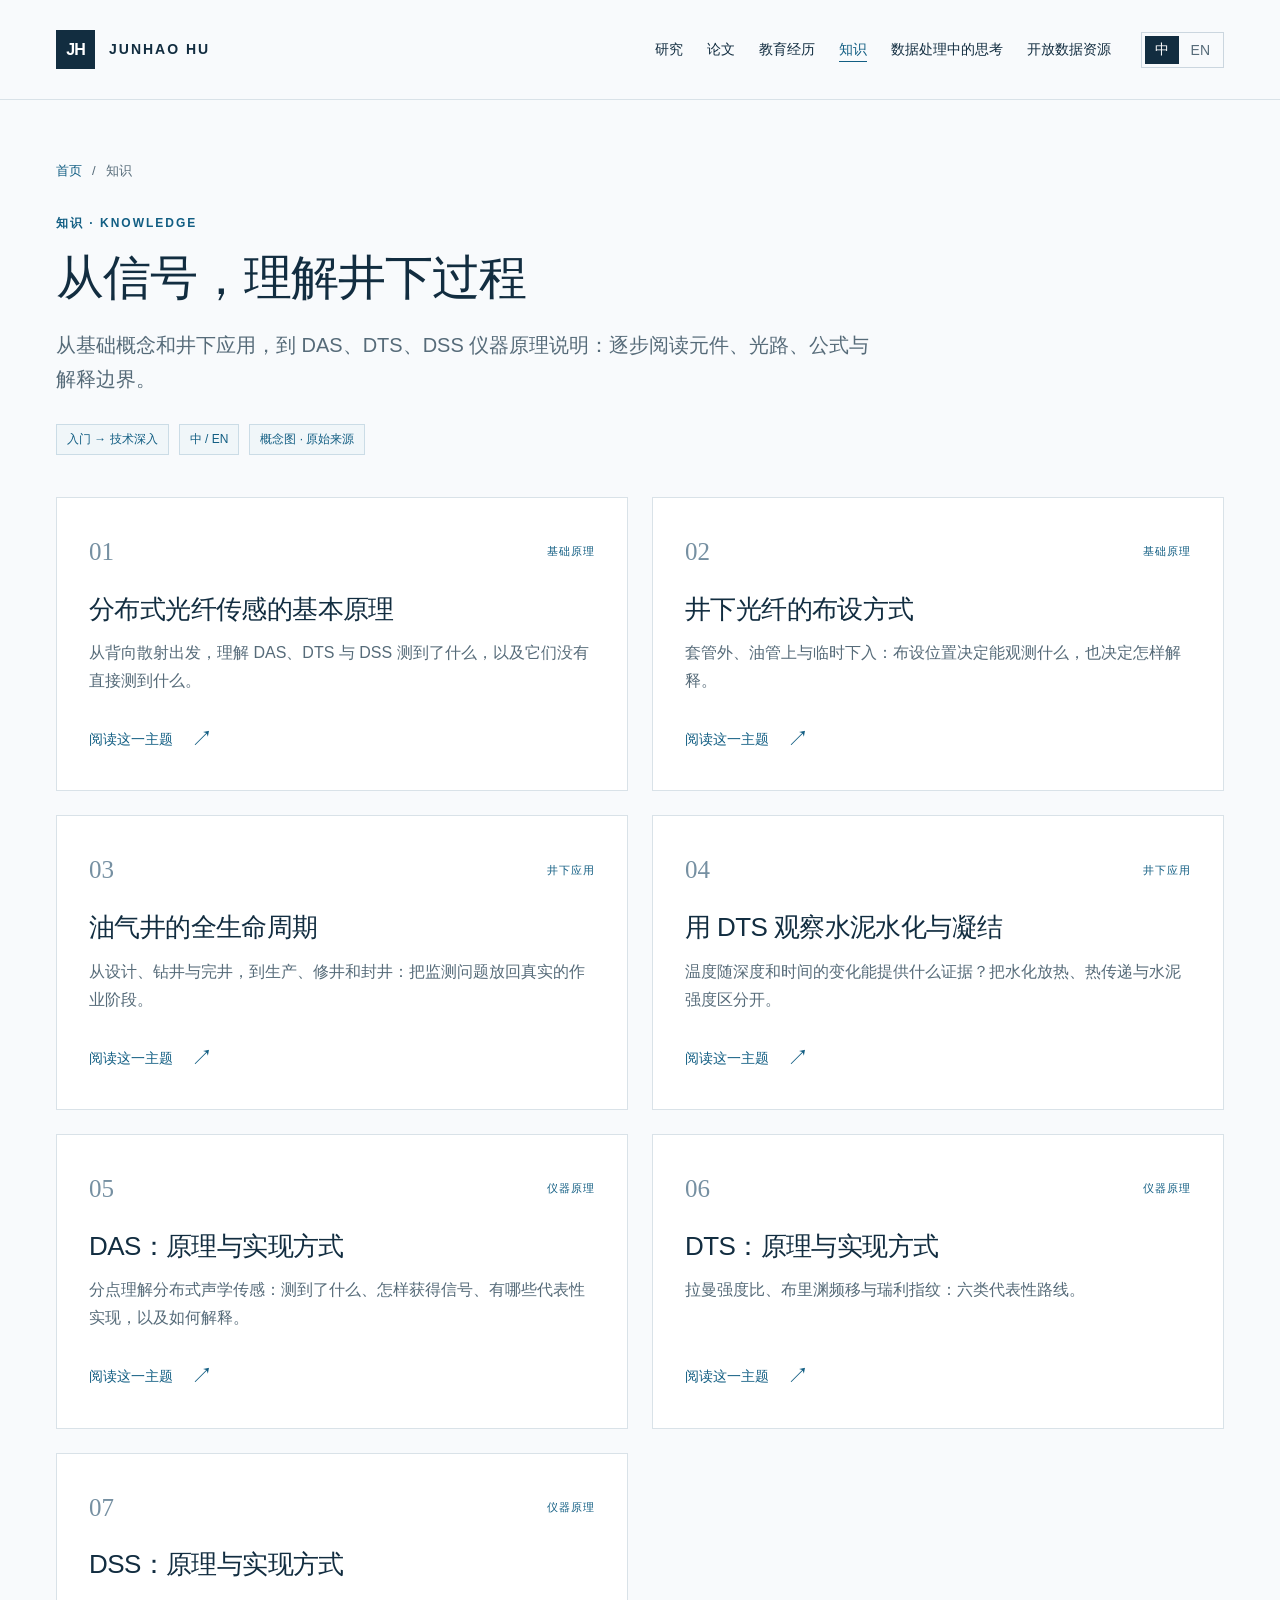
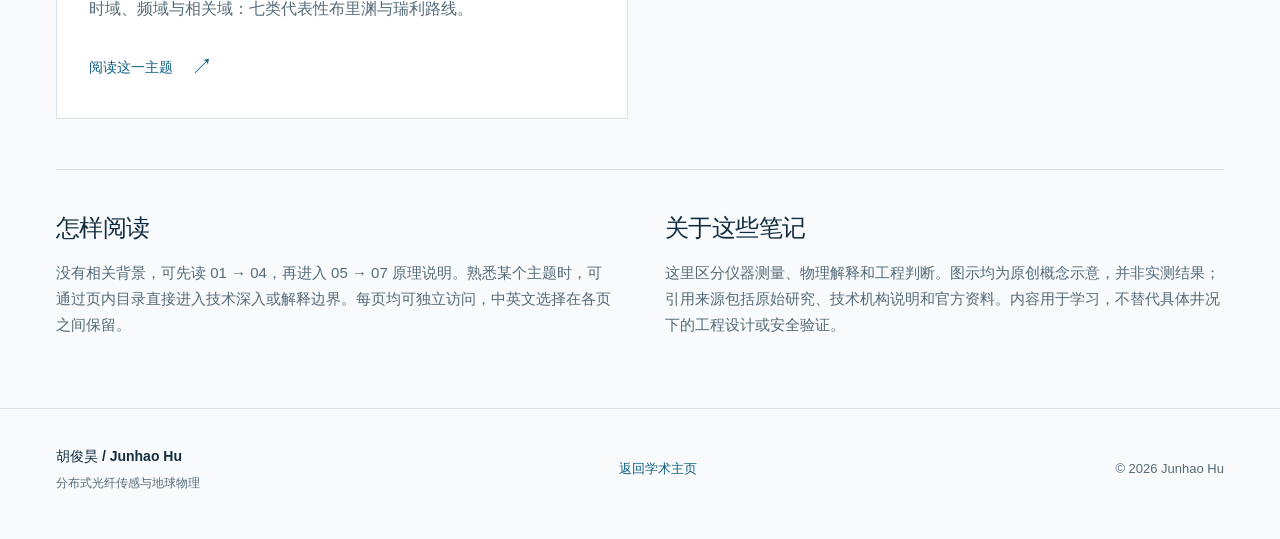
==== commit 7872e503: "Add point-by-point DAS DTS and DSS knowledge pages" ====
--- a/knowledge/index.html
+++ b/knowledge/index.html
@@ -1,2 +1,2 @@
 <!doctype html>
-<html lang="zh-CN" data-title-zh="知识 · 胡俊昊" data-title-en="Knowledge · Junhao Hu"><head><meta charset="utf-8"><meta name="viewport" content="width=device-width,initial-scale=1"><meta name="description" content="分布式光纤传感与井下过程的双语学习笔记：从概念入门到技术细节与解释边界。 Bilingual learning notes on distributed fiber-optic sensing and downhole processes: concepts, technical depth, and interpretation limits."><title>知识 · 胡俊昊</title><link rel="icon" href="../favicon.svg" type="image/svg+xml"><link rel="stylesheet" href="../style.css"><link rel="stylesheet" href="knowledge.css"></head><body><a class="skip" href="#main" data-zh="跳至正文" data-en="Skip to content">跳至正文</a><header><a class="brand" href="../index.html" aria-label="Junhao Hu home"><span class="monogram">JH</span><span>JUNHAO HU</span></a><nav aria-label="Main navigation"><a data-zh="研究" data-en="Research" href="../index.html#research">研究</a><a data-zh="论文" data-en="Publications" href="../index.html#publications">论文</a><a data-zh="教育经历" data-en="Education" href="../index.html#education">教育经历</a><a data-zh="知识" data-en="Knowledge" href="index.html" aria-current="page">知识</a><a data-zh="数据处理中的思考" data-en="Data Interpretation Notes" href="../notes/index.html">数据处理中的思考</a><a data-zh="开放数据资源" data-en="Open Datasets" href="../datasets/index.html">开放数据资源</a></nav><div class="languages" role="group" aria-label="Language"><button id="zh" aria-pressed="true" lang="zh">中</button><button id="en" aria-pressed="false" lang="en">EN</button></div></header><noscript><p class="noscript-note">当前显示中文。启用 JavaScript 可切换中英文。 Enable JavaScript to switch between Chinese and English.</p></noscript><main id="main"><section class="knowledge-hero"><div class="breadcrumbs"><a data-zh="首页" data-en="Home" href="../index.html">首页</a><span aria-hidden="true">/</span><span data-zh="知识" data-en="Knowledge" aria-current="page">知识</span></div><span data-zh="知识 · KNOWLEDGE" data-en="KNOWLEDGE · 知识" class="eyebrow">知识 · KNOWLEDGE</span><h1 data-zh="从信号，理解井下过程" data-en="From signals to downhole processes">从信号，理解井下过程</h1><p data-zh="从四个相互连接的主题开始：先建立直觉，再阅读技术细节、适用条件和原始参考资料。" data-en="Begin with four connected topics. Build intuition first, then explore the technical details, assumptions, and original references." class="lede">从四个相互连接的主题开始：先建立直觉，再阅读技术细节、适用条件和原始参考资料。</p><div class="reading-note"><span data-zh="入门 → 技术深入" data-en="INTRO → TECHNICAL DETAIL">入门 → 技术深入</span><span data-zh="中 / EN" data-en="中 / EN">中 / EN</span><span data-zh="概念图 · 原始来源" data-en="CONCEPTUAL DIAGRAMS · PRIMARY SOURCES">概念图 · 原始来源</span></div></section><section class="knowledge-grid" aria-label="Knowledge topics"><article class="topic-card"><div class="card-top"><span class="index">01</span><span data-zh="基础原理" data-en="FOUNDATIONS" class="category-tag">基础原理</span></div><h2 data-zh="分布式光纤传感的基本原理" data-en="How distributed fiber-optic sensing works">分布式光纤传感的基本原理</h2><p data-zh="从背向散射出发，理解 DAS、DTS 与 DSS 测到了什么，以及它们没有直接测到什么。" data-en="Start with backscatter and understand what DAS, DTS, and DSS measure, and what still requires interpretation.">从背向散射出发，理解 DAS、DTS 与 DSS 测到了什么，以及它们没有直接测到什么。</p><a data-zh="阅读这一主题" data-en="Explore this topic" class="card-link" href="dfos-principles.html">阅读这一主题</a></article><article class="topic-card"><div class="card-top"><span class="index">02</span><span data-zh="基础原理" data-en="FOUNDATIONS" class="category-tag">基础原理</span></div><h2 data-zh="井下光纤的布设方式" data-en="Deploying optical fiber downhole">井下光纤的布设方式</h2><p data-zh="套管外、油管上与临时下入：布设位置决定能观测什么，也决定怎样解释。" data-en="Behind casing, on tubing, or temporarily conveyed: placement shapes both the observation and its interpretation.">套管外、油管上与临时下入：布设位置决定能观测什么，也决定怎样解释。</p><a data-zh="阅读这一主题" data-en="Explore this topic" class="card-link" href="downhole-deployment.html">阅读这一主题</a></article><article class="topic-card"><div class="card-top"><span class="index">03</span><span data-zh="井下应用" data-en="DOWNHOLE APPLICATIONS" class="category-tag">井下应用</span></div><h2 data-zh="油气井的全生命周期" data-en="The life cycle of an oil and gas well">油气井的全生命周期</h2><p data-zh="从设计、钻井与完井，到生产、修井和封井：把监测问题放回真实的作业阶段。" data-en="From design and drilling to operation, intervention, and closure: put each monitoring question in its operational context.">从设计、钻井与完井，到生产、修井和封井：把监测问题放回真实的作业阶段。</p><a data-zh="阅读这一主题" data-en="Explore this topic" class="card-link" href="well-lifecycle.html">阅读这一主题</a></article><article class="topic-card"><div class="card-top"><span class="index">04</span><span data-zh="井下应用" data-en="DOWNHOLE APPLICATIONS" class="category-tag">井下应用</span></div><h2 data-zh="用 DTS 观察水泥水化与凝结" data-en="Using DTS to observe cement hydration and setting">用 DTS 观察水泥水化与凝结</h2><p data-zh="温度随深度和时间的变化能提供什么证据？把水化放热、热传递与水泥强度区分开。" data-en="What can temperature through depth and time tell us? Separate hydration heat, heat transfer, and cement strength.">温度随深度和时间的变化能提供什么证据？把水化放热、热传递与水泥强度区分开。</p><a data-zh="阅读这一主题" data-en="Explore this topic" class="card-link" href="dts-cement-hydration.html">阅读这一主题</a></article></section><section class="knowledge-guide"><div><h2 data-zh="怎样阅读" data-en="How to read">怎样阅读</h2><p data-zh="没有相关背景，可以按 01 → 04 顺序阅读。熟悉某个主题时，可通过页内目录直接进入技术深入或解释边界。每页均可独立访问，中英文选择在各页之间保留。" data-en="New to the subject? Read 01 → 04 in order. If a topic is familiar, use the page contents to jump to technical detail or interpretation limits. Each page has its own address, and the language choice carries across pages.">没有相关背景，可以按 01 → 04 顺序阅读。熟悉某个主题时，可通过页内目录直接进入技术深入或解释边界。每页均可独立访问，中英文选择在各页之间保留。</p></div><div><h2 data-zh="关于这些笔记" data-en="About these notes">关于这些笔记</h2><p data-zh="这里区分仪器测量、物理解释和工程判断。图示均为原创概念示意，并非实测结果；引用来源包括原始研究、技术机构说明和官方资料。内容用于学习，不替代具体井况下的工程设计或安全验证。" data-en="These notes distinguish instrument measurements, physical interpretation, and engineering judgment. Original conceptual diagrams are not measured results. References include primary research, technical explanations, and official guidance. The material is educational and does not replace well-specific engineering or safety verification.">这里区分仪器测量、物理解释和工程判断。图示均为原创概念示意，并非实测结果；引用来源包括原始研究、技术机构说明和官方资料。内容用于学习，不替代具体井况下的工程设计或安全验证。</p></div></section></main><footer><div><strong data-zh="胡俊昊 / Junhao Hu" data-en="Junhao Hu / 胡俊昊">胡俊昊 / Junhao Hu</strong><p data-zh="分布式光纤传感与地球物理" data-en="Distributed fiber-optic sensing &amp; geophysics">分布式光纤传感与地球物理</p></div><a data-zh="返回学术主页" data-en="Back to academic homepage" href="../index.html">返回学术主页</a><span>© 2026 Junhao Hu</span></footer><script src="../app.js"></script></body></html>+<html lang="zh-CN" data-title-zh="知识 · 胡俊昊" data-title-en="Knowledge · Junhao Hu"><head><meta charset="utf-8"><meta name="viewport" content="width=device-width,initial-scale=1"><meta name="description" content="分布式光纤传感与井下过程的双语学习笔记：从概念入门到技术细节与解释边界。 Bilingual learning notes on distributed fiber-optic sensing and downhole processes: concepts, technical depth, and interpretation limits."><title>知识 · 胡俊昊</title><link rel="icon" href="../favicon.svg" type="image/svg+xml"><link rel="stylesheet" href="../style.css"><link rel="stylesheet" href="knowledge.css"></head><body><a class="skip" href="#main" data-zh="跳至正文" data-en="Skip to content">跳至正文</a><header><a class="brand" href="../index.html" aria-label="Junhao Hu home"><span class="monogram">JH</span><span>JUNHAO HU</span></a><nav aria-label="Main navigation"><a data-zh="研究" data-en="Research" href="../index.html#research">研究</a><a data-zh="论文" data-en="Publications" href="../index.html#publications">论文</a><a data-zh="教育经历" data-en="Education" href="../index.html#education">教育经历</a><a data-zh="知识" data-en="Knowledge" href="index.html" aria-current="page">知识</a><a data-zh="数据处理中的思考" data-en="Data Interpretation Notes" href="../notes/index.html">数据处理中的思考</a><a data-zh="开放数据资源" data-en="Open Datasets" href="../datasets/index.html">开放数据资源</a></nav><div class="languages" role="group" aria-label="Language"><button id="zh" aria-pressed="true" lang="zh">中</button><button id="en" aria-pressed="false" lang="en">EN</button></div></header><noscript><p class="noscript-note">当前显示中文。启用 JavaScript 可切换中英文。 Enable JavaScript to switch between Chinese and English.</p></noscript><main id="main"><section class="knowledge-hero"><div class="breadcrumbs"><a data-zh="首页" data-en="Home" href="../index.html">首页</a><span aria-hidden="true">/</span><span data-zh="知识" data-en="Knowledge" aria-current="page">知识</span></div><span data-zh="知识 · KNOWLEDGE" data-en="KNOWLEDGE · 知识" class="eyebrow">知识 · KNOWLEDGE</span><h1 data-zh="从信号，理解井下过程" data-en="From signals to downhole processes">从信号，理解井下过程</h1><p data-zh="从基础概念和井下应用，到 DAS、DTS、DSS 仪器原理说明：逐步阅读元件、光路、公式与解释边界。" data-en="From foundations and downhole applications to DAS, DTS, and DSS notes: explore components, paths, equations, and interpretation limits." class="lede">从基础概念和井下应用，到 DAS、DTS、DSS 仪器原理说明：逐步阅读元件、光路、公式与解释边界。</p><div class="reading-note"><span data-zh="入门 → 技术深入" data-en="INTRO → TECHNICAL DETAIL">入门 → 技术深入</span><span data-zh="中 / EN" data-en="中 / EN">中 / EN</span><span data-zh="概念图 · 原始来源" data-en="CONCEPTUAL DIAGRAMS · PRIMARY SOURCES">概念图 · 原始来源</span></div></section><section class="knowledge-grid" aria-label="Knowledge topics"><article class="topic-card"><div class="card-top"><span class="index">01</span><span data-zh="基础原理" data-en="FOUNDATIONS" class="category-tag">基础原理</span></div><h2 data-zh="分布式光纤传感的基本原理" data-en="How distributed fiber-optic sensing works" >分布式光纤传感的基本原理</h2><p data-zh="从背向散射出发，理解 DAS、DTS 与 DSS 测到了什么，以及它们没有直接测到什么。" data-en="Start with backscatter and understand what DAS, DTS, and DSS measure, and what still requires interpretation." >从背向散射出发，理解 DAS、DTS 与 DSS 测到了什么，以及它们没有直接测到什么。</p><a class="card-link" href="dfos-principles.html"><span data-zh="阅读这一主题" data-en="Explore this topic" >阅读这一主题</span></a></article><article class="topic-card"><div class="card-top"><span class="index">02</span><span data-zh="基础原理" data-en="FOUNDATIONS" class="category-tag">基础原理</span></div><h2 data-zh="井下光纤的布设方式" data-en="Deploying optical fiber downhole" >井下光纤的布设方式</h2><p data-zh="套管外、油管上与临时下入：布设位置决定能观测什么，也决定怎样解释。" data-en="Behind casing, on tubing, or temporarily conveyed: placement shapes both the observation and its interpretation." >套管外、油管上与临时下入：布设位置决定能观测什么，也决定怎样解释。</p><a class="card-link" href="downhole-deployment.html"><span data-zh="阅读这一主题" data-en="Explore this topic" >阅读这一主题</span></a></article><article class="topic-card"><div class="card-top"><span class="index">03</span><span data-zh="井下应用" data-en="DOWNHOLE APPLICATIONS" class="category-tag">井下应用</span></div><h2 data-zh="油气井的全生命周期" data-en="The life cycle of an oil and gas well" >油气井的全生命周期</h2><p data-zh="从设计、钻井与完井，到生产、修井和封井：把监测问题放回真实的作业阶段。" data-en="From design and drilling to operation, intervention, and closure: put each monitoring question in its operational context." >从设计、钻井与完井，到生产、修井和封井：把监测问题放回真实的作业阶段。</p><a class="card-link" href="well-lifecycle.html"><span data-zh="阅读这一主题" data-en="Explore this topic" >阅读这一主题</span></a></article><article class="topic-card"><div class="card-top"><span class="index">04</span><span data-zh="井下应用" data-en="DOWNHOLE APPLICATIONS" class="category-tag">井下应用</span></div><h2 data-zh="用 DTS 观察水泥水化与凝结" data-en="Using DTS to observe cement hydration and setting" >用 DTS 观察水泥水化与凝结</h2><p data-zh="温度随深度和时间的变化能提供什么证据？把水化放热、热传递与水泥强度区分开。" data-en="What can temperature through depth and time tell us? Separate hydration heat, heat transfer, and cement strength." >温度随深度和时间的变化能提供什么证据？把水化放热、热传递与水泥强度区分开。</p><a class="card-link" href="dts-cement-hydration.html"><span data-zh="阅读这一主题" data-en="Explore this topic" >阅读这一主题</span></a></article><article class="topic-card"><div class="card-top"><span class="index">05</span><span data-zh="仪器原理" data-en="INSTRUMENT PRINCIPLES" class="category-tag">仪器原理</span></div><h2 data-zh="DAS：原理与实现方式" data-en="DAS: principles and implementations" >DAS：原理与实现方式</h2><p data-zh="分点理解分布式声学传感：测到了什么、怎样获得信号、有哪些代表性实现，以及如何解释。" data-en="Understand distributed acoustic sensing point by point: observations, acquisition, representative implementations, and interpretation." >分点理解分布式声学传感：测到了什么、怎样获得信号、有哪些代表性实现，以及如何解释。</p><a class="card-link" href="das-optical-atlas.html"><span data-zh="阅读这一主题" data-en="Explore this topic" >阅读这一主题</span></a></article><article class="topic-card"><div class="card-top"><span class="index">06</span><span data-zh="仪器原理" data-en="INSTRUMENT PRINCIPLES" class="category-tag">仪器原理</span></div><h2 data-zh="DTS：原理与实现方式" data-en="DTS: principles and implementations" >DTS：原理与实现方式</h2><p data-zh="拉曼强度比、布里渊频移与瑞利指纹：六类代表性路线。" data-en="Six representative routes using Raman ratios, Brillouin shifts, and Rayleigh fingerprints." >拉曼强度比、布里渊频移与瑞利指纹：六类代表性路线。</p><a class="card-link" href="dts-optical-atlas.html"><span data-zh="阅读这一主题" data-en="Explore this topic" >阅读这一主题</span></a></article><article class="topic-card"><div class="card-top"><span class="index">07</span><span data-zh="仪器原理" data-en="INSTRUMENT PRINCIPLES" class="category-tag">仪器原理</span></div><h2 data-zh="DSS：原理与实现方式" data-en="DSS: principles and implementations" >DSS：原理与实现方式</h2><p data-zh="时域、频域与相关域：七类代表性布里渊与瑞利路线。" data-en="Seven representative Brillouin and Rayleigh routes across time, frequency, and correlation domains." >时域、频域与相关域：七类代表性布里渊与瑞利路线。</p><a class="card-link" href="dss-optical-atlas.html"><span data-zh="阅读这一主题" data-en="Explore this topic" >阅读这一主题</span></a></article></section><section class="knowledge-guide"><div><h2 data-zh="怎样阅读" data-en="How to read">怎样阅读</h2><p data-zh="没有相关背景，可先读 01 → 04，再进入 05 → 07 原理说明。熟悉某个主题时，可通过页内目录直接进入技术深入或解释边界。每页均可独立访问，中英文选择在各页之间保留。" data-en="New to the subject? Read 01 → 04 first, then explore notes 05 → 07. If a topic is familiar, use the page contents to jump to technical detail or interpretation limits. Each page has its own address, and the language choice carries across pages.">没有相关背景，可先读 01 → 04，再进入 05 → 07 原理说明。熟悉某个主题时，可通过页内目录直接进入技术深入或解释边界。每页均可独立访问，中英文选择在各页之间保留。</p></div><div><h2 data-zh="关于这些笔记" data-en="About these notes">关于这些笔记</h2><p data-zh="这里区分仪器测量、物理解释和工程判断。图示均为原创概念示意，并非实测结果；引用来源包括原始研究、技术机构说明和官方资料。内容用于学习，不替代具体井况下的工程设计或安全验证。" data-en="These notes distinguish instrument measurements, physical interpretation, and engineering judgment. Original conceptual diagrams are not measured results. References include primary research, technical explanations, and official guidance. The material is educational and does not replace well-specific engineering or safety verification.">这里区分仪器测量、物理解释和工程判断。图示均为原创概念示意，并非实测结果；引用来源包括原始研究、技术机构说明和官方资料。内容用于学习，不替代具体井况下的工程设计或安全验证。</p></div></section></main><footer><div><strong data-zh="胡俊昊 / Junhao Hu" data-en="Junhao Hu / 胡俊昊">胡俊昊 / Junhao Hu</strong><p data-zh="分布式光纤传感与地球物理" data-en="Distributed fiber-optic sensing &amp; geophysics">分布式光纤传感与地球物理</p></div><a data-zh="返回学术主页" data-en="Back to academic homepage" href="../index.html">返回学术主页</a><span>© 2026 Junhao Hu</span></footer><script src="../app.js"></script></body></html>
